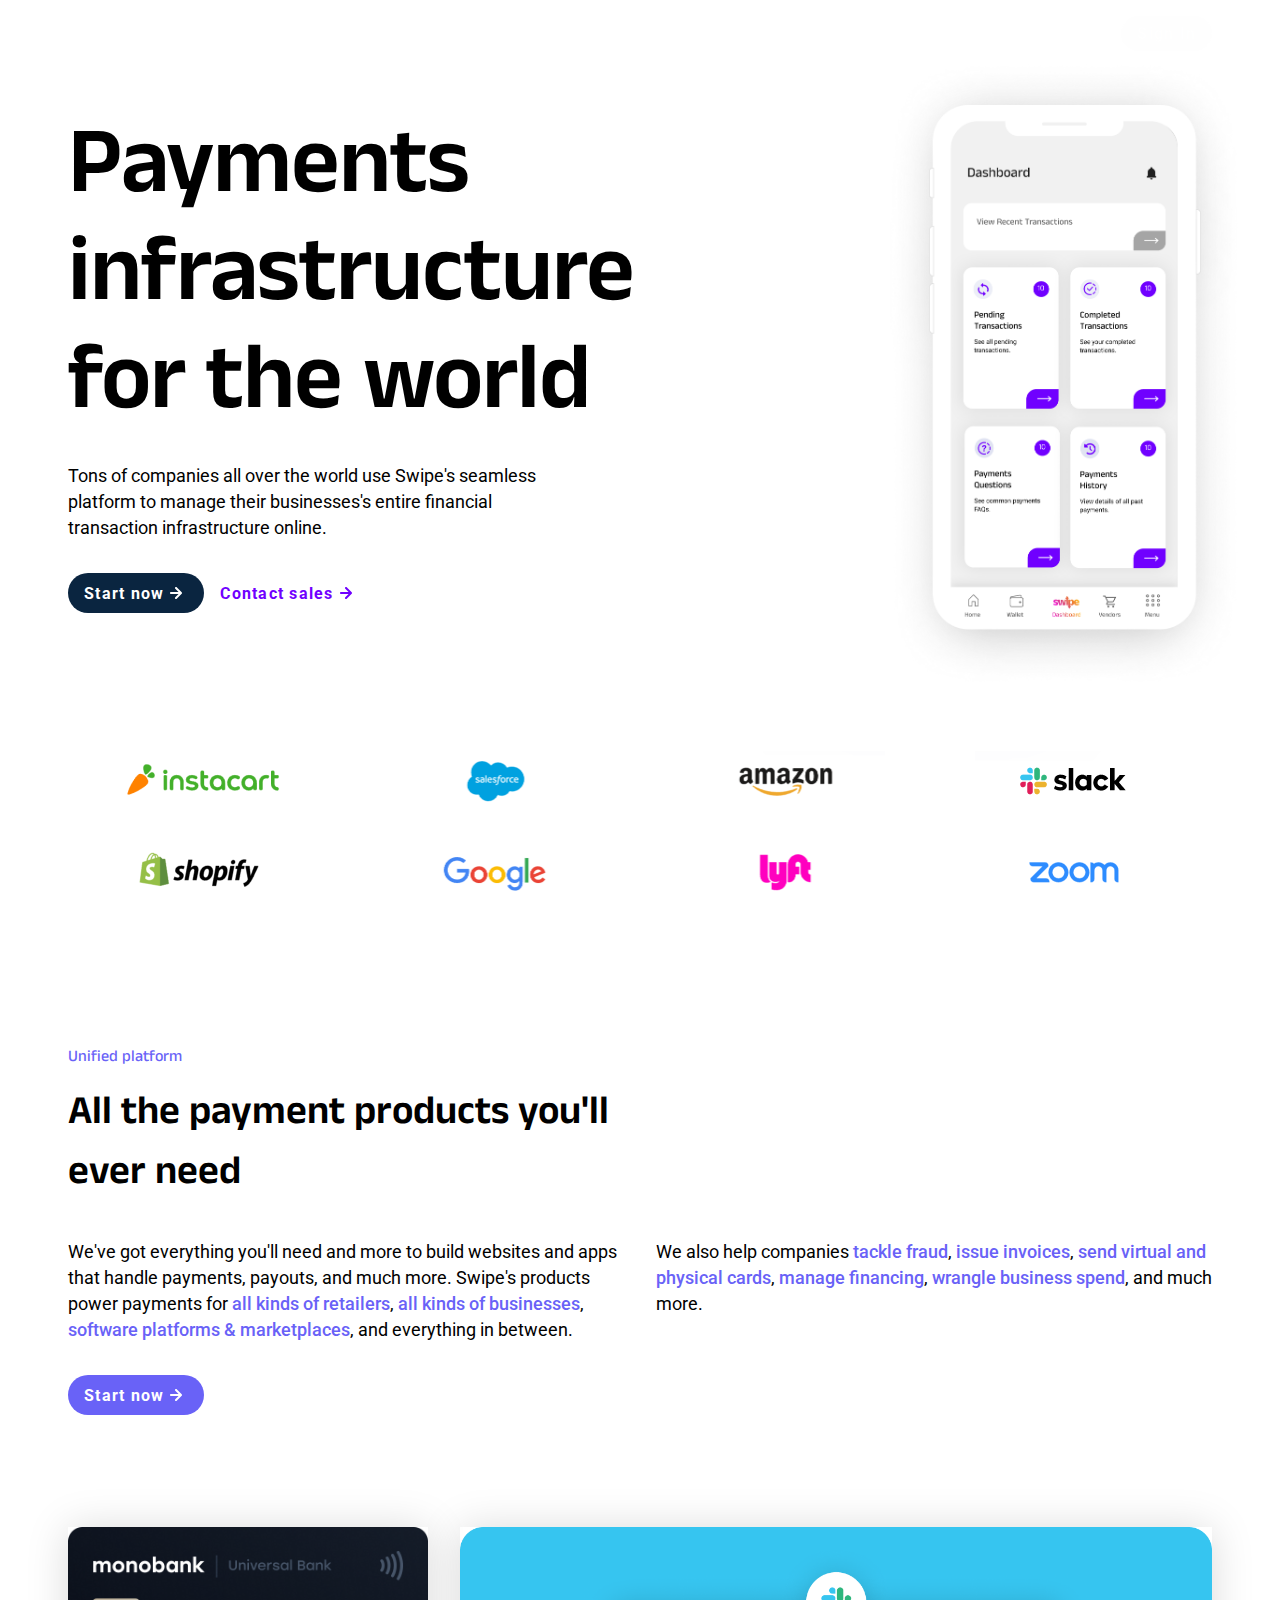
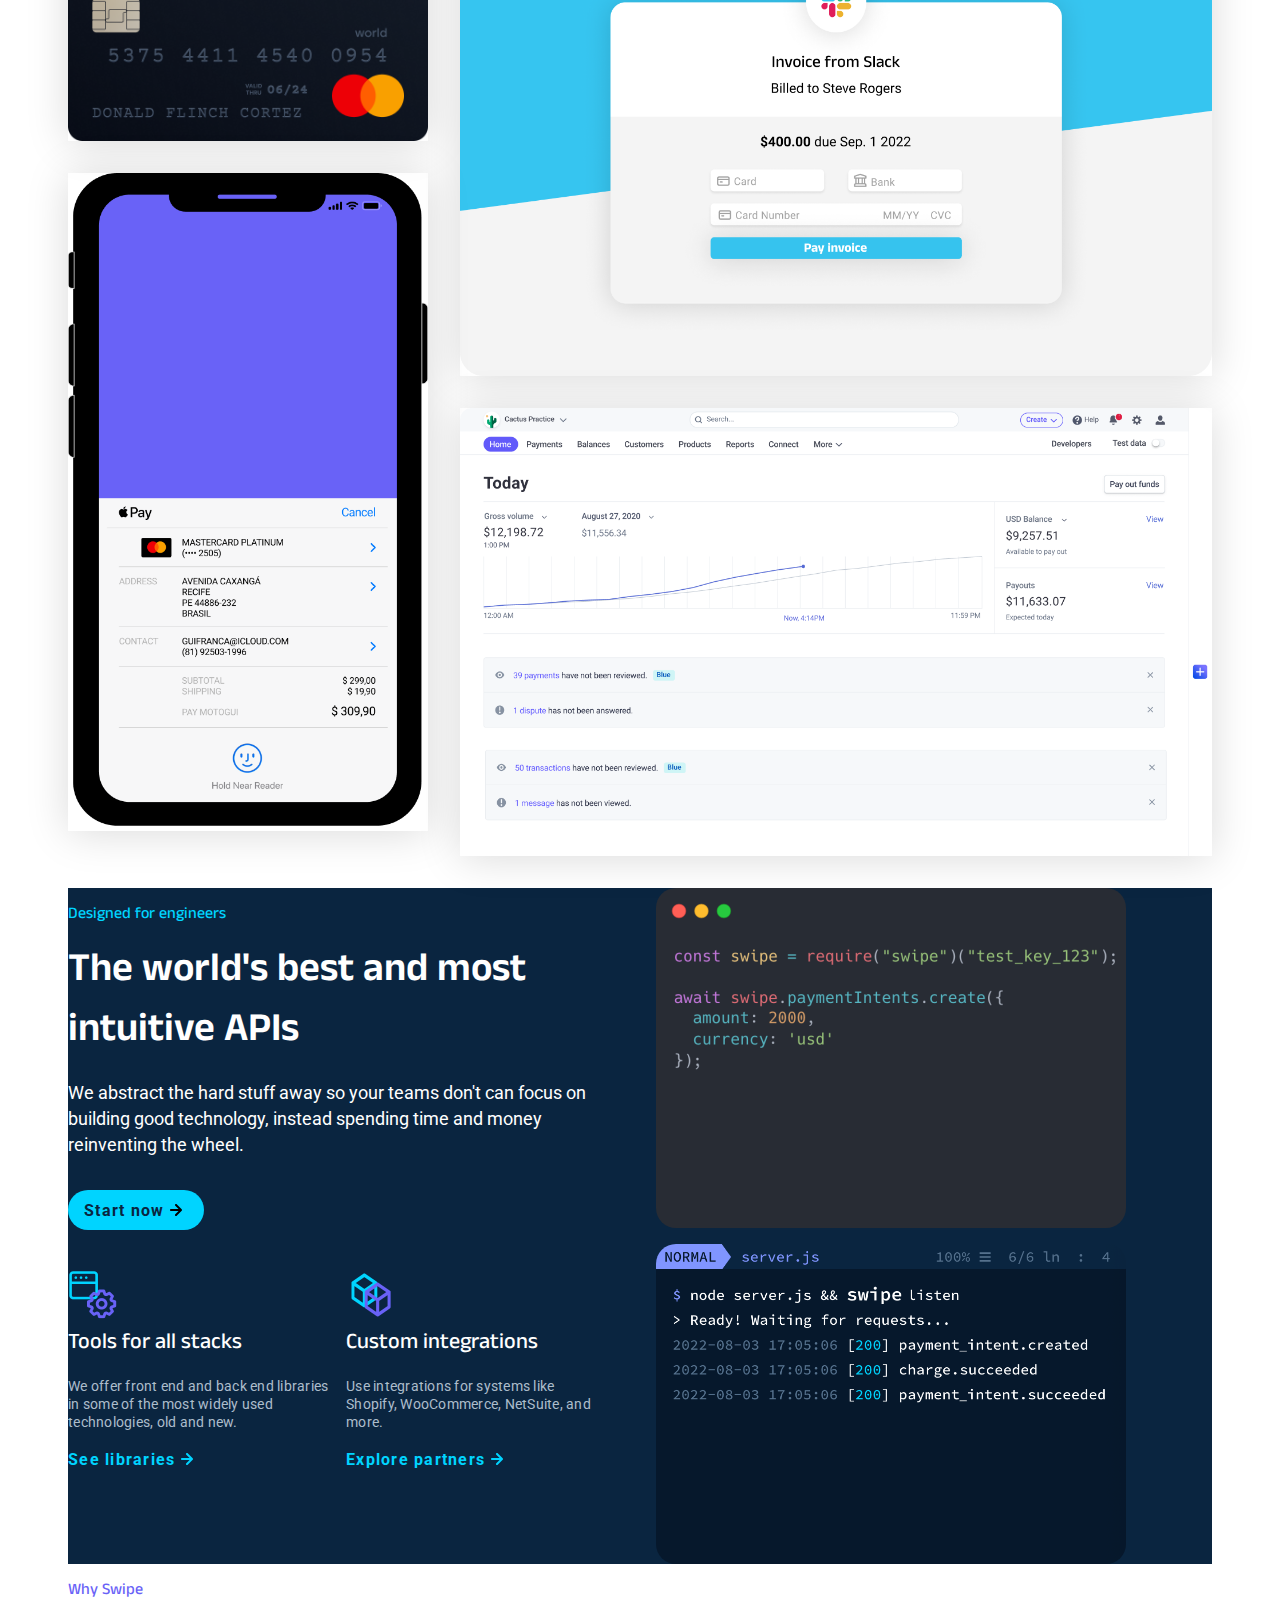
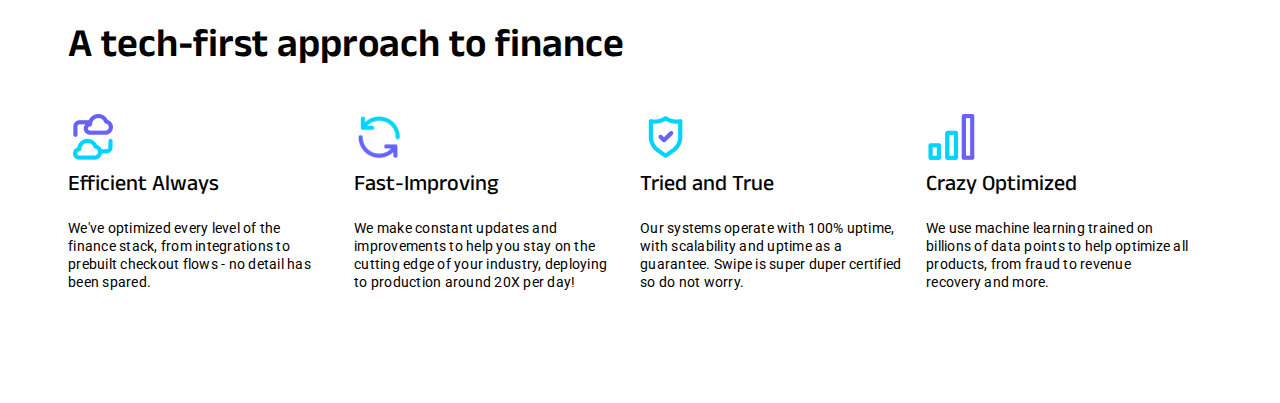
==== 3. business_landing_page_hundred_lines_of_css/index.html @ 6da5597b "content has been added" ====
<!DOCTYPE html>
<html lang="en">
  <head>
    <meta charset="UTF-8" />
    <meta http-equiv="X-UA-Compatible" content="IE=edge" />
    <meta name="viewport" content="width=device-width, initial-scale=1.0" />
    <link rel="preconnect" href="https://fonts.googleapis.com" />
    <link rel="preconnect" href="https://fonts.gstatic.com" crossorigin />
    <link
      href="https://fonts.googleapis.com/css2?family=Anek+Telugu:wght@300;400;500;600;700&family=Roboto:wght@300;400;500;700&display=swap"
      rel="stylesheet"
    />
    <link rel="stylesheet" href="styles.css" />
    <title>Swipe</title>
  </head>
  <body>
    <!-- NAVBAR -->
    <nav class="section-container navbar">
      <a href="#"><img src="./assets/logo-white.svg" alt="Swipe, Inc." /></a>
      <ul class="menu">
        <li>
          <a href="#">Products</a>
        </li>
        <li>
          <a href="#">Solutions</a>
        </li>
        <li>
          <a href="#">Developers</a>
        </li>
        <li>
          <a href="#">Resources</a>
        </li>
        <li>
          <a href="#">Pricing</a>
        </li>
      </ul>
      <button class="primary-button navbar-button">Sign In</button>
    </nav>
    <main>
      <!-- HERO SECTION -->
      <div class="hero">
        <div class="section-container two-column">
          <div class="col-left">
            <h1>Payments infrastructure for the world</h1>
            <p>
              Tons of companies all over the world use Swipe's seamless platform
              to manage their businesses's entire financial transaction
              infrastructure online.
            </p>
            <div class="button-container">
              <button class="primary-button with-icon">
                Start now
                <img src="assets/arrow-right-light.svg" alt="right arrow" />
              </button>
              <button class="secondary-button with-icon">
                Contact sales
                <img src="assets/arrow-right-purple.svg" alt="right arrow" />
              </button>
            </div>
          </div>
          <div class="col-right hero-phone-container">
            <img
              class="hero-phone"
              src="assets/hero-phone.png"
              alt="phone image"
            />
          </div>
        </div>
      </div>
      <!-- PARTNERS SECTION -->
      <div class="partners-section">
        <div class="section-container">
          <div class="partners-grid">
            <img src="assets/instacart.png" alt="instacart" />
            <img src="assets/salesforce.png" alt="salesforce" />
            <img src="assets/amazon.png" alt="amazon" />
            <img src="assets/slack.png" alt="slack" />
            <img src="assets/shopify.png" alt="shopify" />
            <img src="assets/google.png" alt="google" />
            <img src="assets/lyft.png" alt="lyft" />
            <img src="assets/zoom.png" alt="zoom" />
          </div>
        </div>
      </div>
      <!-- UNIFIED PLATFORM SECTION -->
      <div class="unified-platform">
        <div class="section-container">
          <p class="subtitle-one">Unified platform</p>
          <h2>All the payment products you'll ever need</h2>
          <div class="two-column">
            <div class="col-left">
              <p>
                We've got everything you'll need and more to build websites and
                apps that handle payments, payouts, and much more. Swipe's
                products power payments for
                <a href="#">all kinds of retailers</a>,
                <a href="#">all kinds of businesses</a>,
                <a href="#">software platforms & marketplaces</a>, and
                everything in between.
              </p>
              <div class="primary-button with-icon">
                Start now
                <img src="assets/arrow-right-light.svg" alt="" />
              </div>
            </div>
            <div class="col-right">
              <p>
                We also help companies <a href="#">tackle fraud</a>,
                <a href="#">issue invoices</a>,
                <a href="#">send virtual and physical cards</a>,
                <a href="#">manage financing</a>,
                <a href="#">wrangle business spend</a>, and much more.
              </p>
            </div>
          </div>
        </div>
      </div>
      <!-- GRAPHIC SECTION -->
      <div class="graphic-section">
        <div class="section-container">
          <div class="graphic-grid">
            <img
              src="assets/credit-card.png"
              alt="credit card"
              id="credit-card"
            />
            <img
              src="assets/slack-invoice.png"
              alt="slack invoice"
              id="slack-invoice"
            />
            <img src="assets/phone.png" alt="phone" id="phone" />
            <img src="assets/dash.png" alt="dashboard" id="dash" />
          </div>
        </div>
      </div>

      <!-- INTEGRATION SECTION -->
      <div class="integrations-section">
        <div class="section-container two-column">
          <div class="col-left">
            <p class="subtitle-two">Designed for engineers</p>
            <h2>The world's best and most intuitive APIs</h2>
            <p>
              We abstract the hard stuff away so your teams don't can focus on
              building good technology, instead spending time and money
              reinventing the wheel.
            </p>
            <button class="primary-button with-icon">
              Start now
              <img src="assets/arrow-right-dark.svg" alt="arrow right" />
            </button>
            <div class="card-container">
              <div class="card">
                <img
                  src="assets/tools-icon.png"
                  alt="tools icon"
                  class="icon"
                />
                <h3>Tools for all stacks</h3>
                <p class="secondary-text">
                  We offer front end and back end libraries in some of the most
                  widely used technologies, old and new.
                </p>
                <button class="secondary-button with-icon">
                  See libraries
                  <img src="assets/arrow-right-blue.svg" alt="arrow right" />
                </button>
              </div>
              <div class="card">
                <img src="assets/cube-icon.png" alt="cube icon" class="icon" />
                <h3>Custom integrations</h3>
                <p class="secondary-text">
                  Use integrations for systems like Shopify, WooCommerce,
                  NetSuite, and more.
                </p>
                <button class="secondary-button with-icon">
                  Explore partners
                  <img src="assets/arrow-right-blue.svg" alt="arrow right" />
                </button>
              </div>
            </div>
          </div>
          <div class="col-right">
            <img src="assets/api-code.png" alt="api code" id="api-code" />
            <img
              src="assets/terminal-code.png"
              alt="terminal code"
              id="terminal-code"
            />
          </div>
        </div>
      </div>
      <!-- WHY SWIPE SECTION -->
      <div class="why-swipe-section">
        <div class="section-container">
          <p class="subtitle-one">Why Swipe</p>
          <h2>A tech-first approach to finance</h2>
          <div class="card-container">
            <div class="card">
              <img
                src="assets/cloud-icon.png"
                alt="cloud-icon"
                id="cloud-icon"
                class="icon"
              />
              <h3>Efficient Always</h3>
              <p class="secondary-text">
                We've optimized every level of the finance stack, from
                integrations to prebuilt checkout flows - no detail has been
                spared.
              </p>
            </div>
            <div class="card">
              <img
                src="assets/cycle-icon.png"
                alt="cycle-icon"
                id="cycle-icon"
                class="icon"
              />
              <h3>Fast-Improving</h3>
              <p class="secondary-text">
                We make constant updates and improvements to help you stay on
                the cutting edge of your industry, deploying to production
                around 20X per day!
              </p>
            </div>
            <div class="card">
              <img
                src="assets/shield-icon.png"
                alt="shield-icon"
                id="shield-icon"
                class="icon"
              />
              <h3>Tried and True</h3>
              <p class="secondary-text">
                Our systems operate with 100% uptime, with scalability and
                uptime as a guarantee. Swipe is super duper certified so do not
                worry.
              </p>
            </div>
            <div class="card">
              <img
                src="assets/bars-icon.png"
                alt="bars-icon"
                id="bars-icon"
                class="icon"
              />
              <h3>Crazy Optimized</h3>
              <p class="secondary-text">
                We use machine learning trained on billions of data points to
                help optimize all products, from fraud to revenue recovery and
                more.
              </p>
            </div>
          </div>
        </div>
      </div>
    </main>
    <script src="script.js"></script>
  </body>
</html>
---- 3. business_landing_page_hundred_lines_of_css/styles.css ----
:root {
  --text-dark: #000;
  --text-light: #fff;
  --text-grey: #adbdcc;
  --body-font: 'Roboto', sans-serif;
  --heading-font: 'Anek Telugu', sans-serif;
  --h1-size: 94px;
  --h1-line-height: 108px;
  --h2-size: 50px;
  --h2-line-height: 75px;
  --h3-size: 40px;
  --h4-size: 32px;
  --h5-size: 28px;
  --h6-size: 22px;
  --subtitle-size: 16px;
  --subtitle-line-height: 26px;
  --p-size: 18px;
  --p-line-height: 26px;
  --secondary-text-size: 14px;
  --secondary-text-line-height: 18px;
  --button-size: 16px;
  /* SPACING */
  --spacing-sm: 8px;
  --spacing-md: 16px;
  --spacing-lg: 32px;
  --spacing-xl: 64px;

  --standard-width: 1144px;

  --purple-one: #6962f7;
  --purple-second: #7000ff;
  --blue-one: #00d4ff;
  --primary-accent: #0a2540;
  --primary-button-hover: #6d7a88;
  --bg-white: #fff;
  --bg-light: #f7f9fc;

  --standard-box-shadow: 0px 2px 40px rgba(0, 0, 0, 0.15);
}

body {
  font-family: var(--body-font);
  color: var(--text-dark);
  width: 100%;
  margin: 0;
  padding: var(--spacing-sm) 0 0 0;
  box-sizing: border-box;
  background-color: var(--bg-white);
  display: flex;
  flex-direction: column;
  justify-content: center;
  align-items: center;
}

h1,
h2,
h3,
h4,
h5,
h6 {
  margin: 0;
  width: 100%;
  font-weight: 500;
}

h1 {
  font-family: var(--heading-font);
  font-weight: 600;
  font-size: var(--h1-size);
  letter-spacing: -1px;
  line-height: var(--h1-line-height);
}

h2 {
  font-family: var(--heading-font);
  font-size: var(--h3-size);
  font-weight: 600;
}

h3 {
  font-family: var(--heading-font);
  font-size: var(--h3-size);
}

h4 {
  font-family: var(--heading-font);
  font-size: var(--h4-size);
  letter-spacing: 0.25px;
}

h5 {
  font-family: var(--heading-font);
  font-size: var(--h5-size);
}

h6 {
  font-family: var(--heading-font);
  font-size: var(--h6-size);
}

a {
  text-decoration: none;
  color: var(--purple-one);
  font-weight: 500;
  transition: color 0.25s ease;
}

a:hover {
  color: var(--primary-accent);
}

p {
  font-size: var(--p-size);
  line-height: var(--p-line-height);
  font-weight: 400;
  margin: var(--spacing-md) 0;
}
/* Layout Styles */
.section-container {
  width: 100%;
  max-width: var(--standard-width);
}

.two-column {
  width: 100%;
  display: flex;
  flex-direction: row;
  justify-content: center;
  align-items: flex-start;
  box-sizing: border-box;
}

.two-column > .col-left,
.two-column > .col-right {
  width: 50%;
  box-sizing: border-box;
  display: flex;
  flex-direction: column;
  align-items: start;
  justify-content: center;
}

.two-column > .col-left {
  padding: 0 var(--spacing-md) 0 0;
}

.two-column > .col-right {
  padding: 0 0 0 var(--spacing-md);
}

.card {
  display: flex;
  flex-direction: column;
  justify-content: flex-start;
  align-items: flex-start;
  padding: var(--spacing-sm) var(--spacing-md) var(--spacing-sm) 0;
}

.card .icon {
  height: 50px;
  margin: 0 0 var(--spacing-sm) 0;
}

.card h3 {
  font-size: var(--h6-size);
}

.subtitle-one,
.subtitle-two {
  color: var(--purple-one);
  font-family: var(--heading-font);
  font-weight: 500;
  font-size: var(--subtitle-size);
  line-height: (var(--subtitle-line-height));
}

.subtitle-two {
  color: var(--blue-one);
}

.secondary-text {
  color: var(--text-grey);
  font-size: var(--secondary-text-size);
  line-height: var(--secondary-text-line-height);
  letter-spacing: 0.25px;
}

.primary-button,
.secondary-button {
  font-family: var(--body-font);
  font-size: var(--button-size);
  letter-spacing: 1.25px;
  font-weight: bold;
  border-radius: 20px;
  background-color: var(--primary-accent);
  border: none;
  color: var(--text-light);
  padding: var(--spacing-sm) var(--spacing-md);
  transition: background-color 0.25s ease;
}

.primary-button:hover {
  background-color: var(--primary-button-hover);
  cursor: pointer;
}

.secondary-button {
  padding: 0;
  background-color: transparent;
  color: var(--primary-accent);
  transition: opacity 0.25s ease;
}

.secondary-button:hover {
  opacity: 0.75;
  cursor: pointer;
}

.with-icon {
  display: flex;
  justify-content: center;
  align-items: center;
}

.with-icon > img {
  transition: transform 0.25s ease;
}

.with-icon:hover > img {
  transform: translateX(4px);
}

/* NAVBAR */
.navbar {
  display: flex;
  justify-content: space-between;
  align-items: center;
  padding: 0 var(--spacing-md);
}

.menu {
  display: flex;
  list-style-type: none;
  justify-content: center;
  align-items: center;
}

.menu a {
  color: var(--text-light);
  margin: 0 var(--spacing-md);
  font-weight: bold;
  transition: color 0.25s ease;
}

.menu a:hover {
  color: rgba(250, 250, 250, 0.6);
}

.navbar-button {
  background: rgba(250, 250, 250, 0.25);
}
.navbar-button:hover {
  background: rgba(250, 250, 250, 0.5);
}

/* HERO CONTENT / STYLES */
main {
  margin: var(--spacing-xl);
}

.button-container {
  display: flex;
  margin: var(--spacing-md) 0;
}

.button-container button:nth-of-type(2) {
  margin: 0 0 0 var(--spacing-md);
  color: var(--purple-second);
}

.hero p {
  max-width: 480px;
}

.hero .hero-phone-container {
  height: 564px;
  align-items: flex-end;
}

.hero-phone {
  height: 628px;
  transform: translate(32px, -32px);
}
/* PARTNERS SECTION */
.partners-grid {
  display: grid;
  grid-template: repeat(2, 1fr) / repeat(4, 1fr);
  margin: var(--spacing-xl) 0;
  column-gap: var(--spacing-md);
  row-gap: var(--spacing-lg);
}

.partners-grid img {
  height: 60px;
  place-self: center;
}

/* UNIFIED PLATFORM SECTION */
.unified-platform {
  padding: var(--spacing-xl) 0;
}

.unified-platform h2 {
  width: 50%;
  margin-bottom: var(--spacing-md);
}

.unified-platform .primary-button {
  background-color: var(--purple-one);
  margin: var(--spacing-md) 0;
}

.unified-platform .primary-button:hover {
  background-color: var(--primary-accent);
}

/* GRAPHIC SECTION */
.graphic-grid {
  display: grid;
  grid-template-areas:
    'card slack slack'
    'phone slack slack'
    'phone dash dash';
  gap: var(--spacing-lg);
  padding: var(--spacing-lg) 0;
}

#credit-card,
#slack-invoice,
#phone,
#dash {
  width: 100%;
  box-shadow: var(--standard-box-shadow);
}

#credit-card {
  grid-area: card;
}

#slack-invoice {
  grid-area: slack;
}

#phone {
  grid-area: phone;
}

#dash {
  grid-area: dash;
}

/* INTEGRATIONS SECTION STYLES */

.integrations-section {
  color: var(--text-light);
  background-color: var(--primary-accent);
}

.integrations-section .primary-button {
  background-color: var(--blue-one);
  color: var(--primary-accent);
  margin: var(--spacing-md) 0 0 0;
}

.integrations-section .primary-button:hover {
  background-color: var(--bg-white);
}

.integrations-section .card-container {
  display: flex;
  margin: var(--spacing-lg) 0;
}

.integrations-section .card-container .card {
  width: 50%;
}

.integrations-section .secondary-button {
  color: var(--blue-one);
}

#api-code,
#terminal-code {
  max-width: 470px;
  border-radius: 20px;
}

#api-code {
  margin: 0 0 var(--spacing-md) 0;
}

/* WHY SWIPE SECTION */
.why-swipe-section .card-container {
  display: flex;
  margin: var(--spacing-lg) 0;
}
.why-swipe-section .card-container .card {
  width: 25%;
  padding: 0 var(--spacing-sm) 0 0;
  margin: 0 var(--spacing-md) 0 0;
  box-sizing: border-box;
}

.why-swipe-section .secondary-text {
  color: var(--text-dark);
}
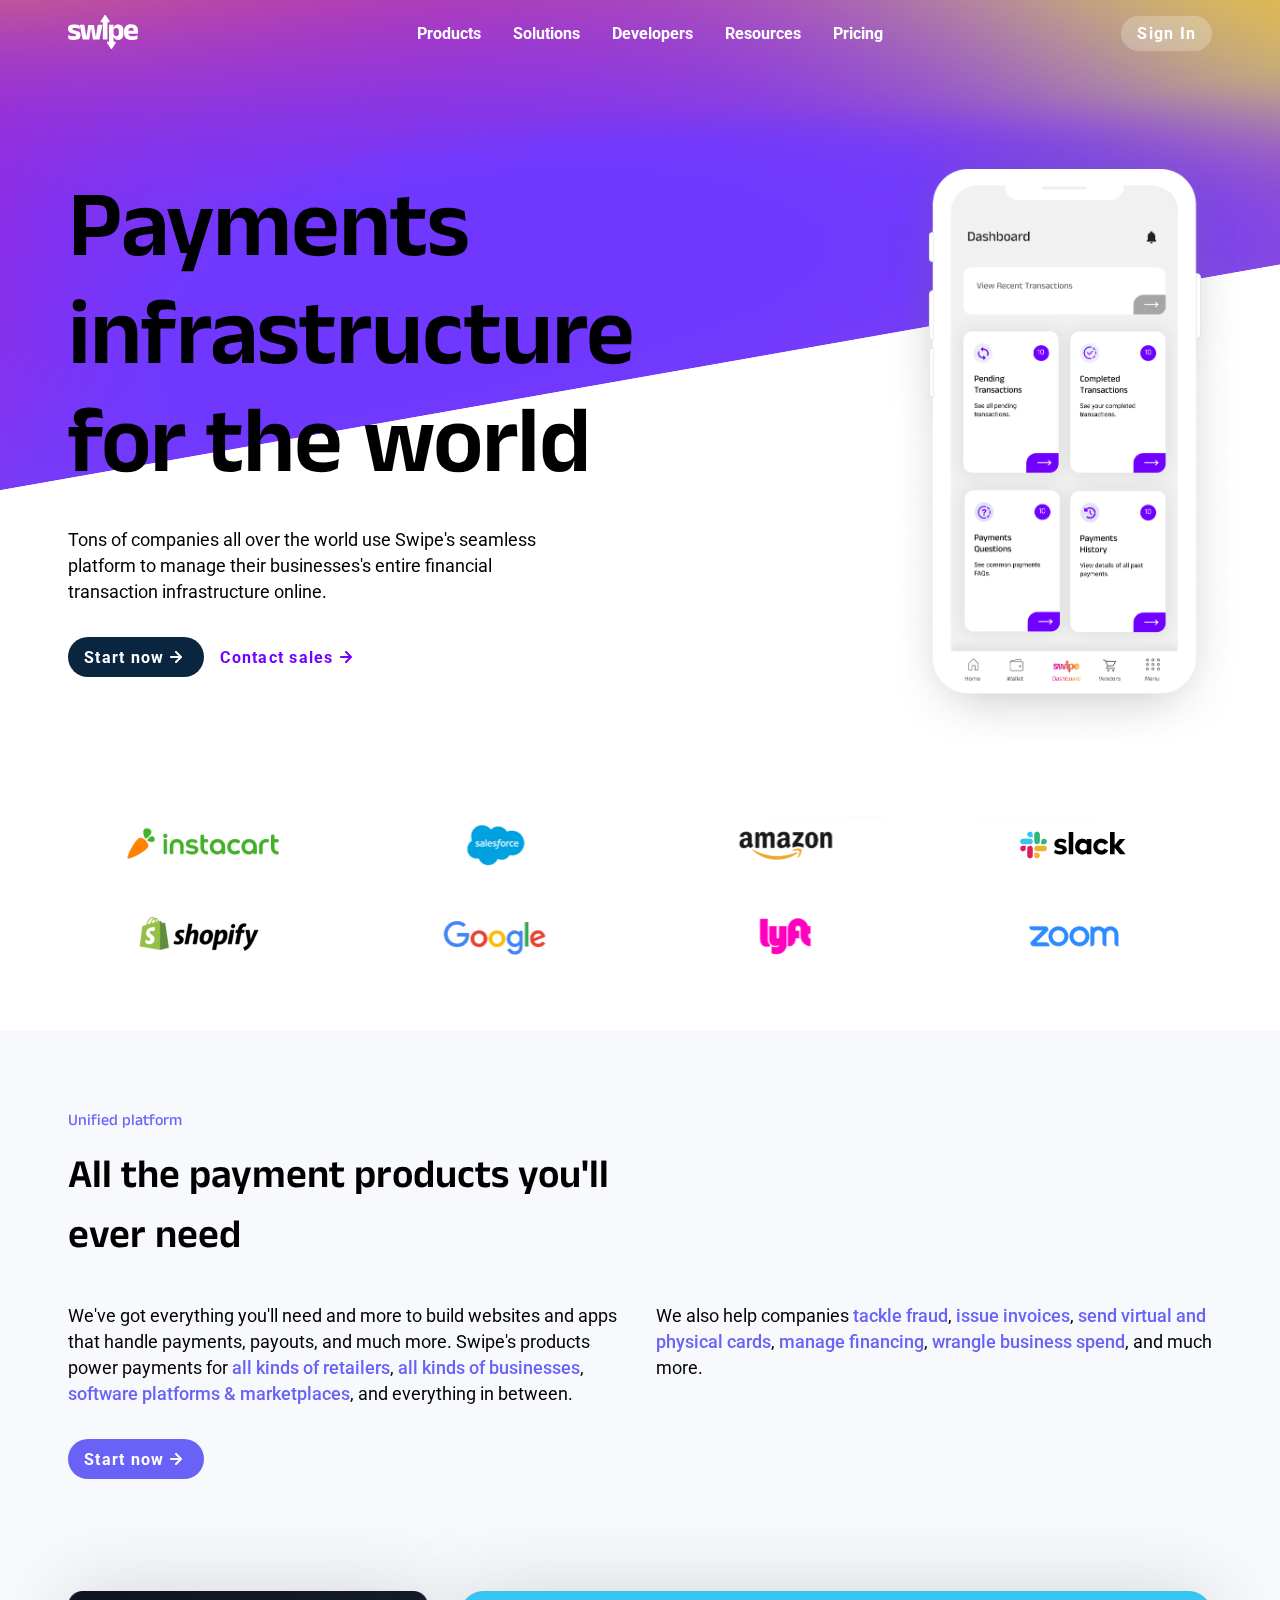
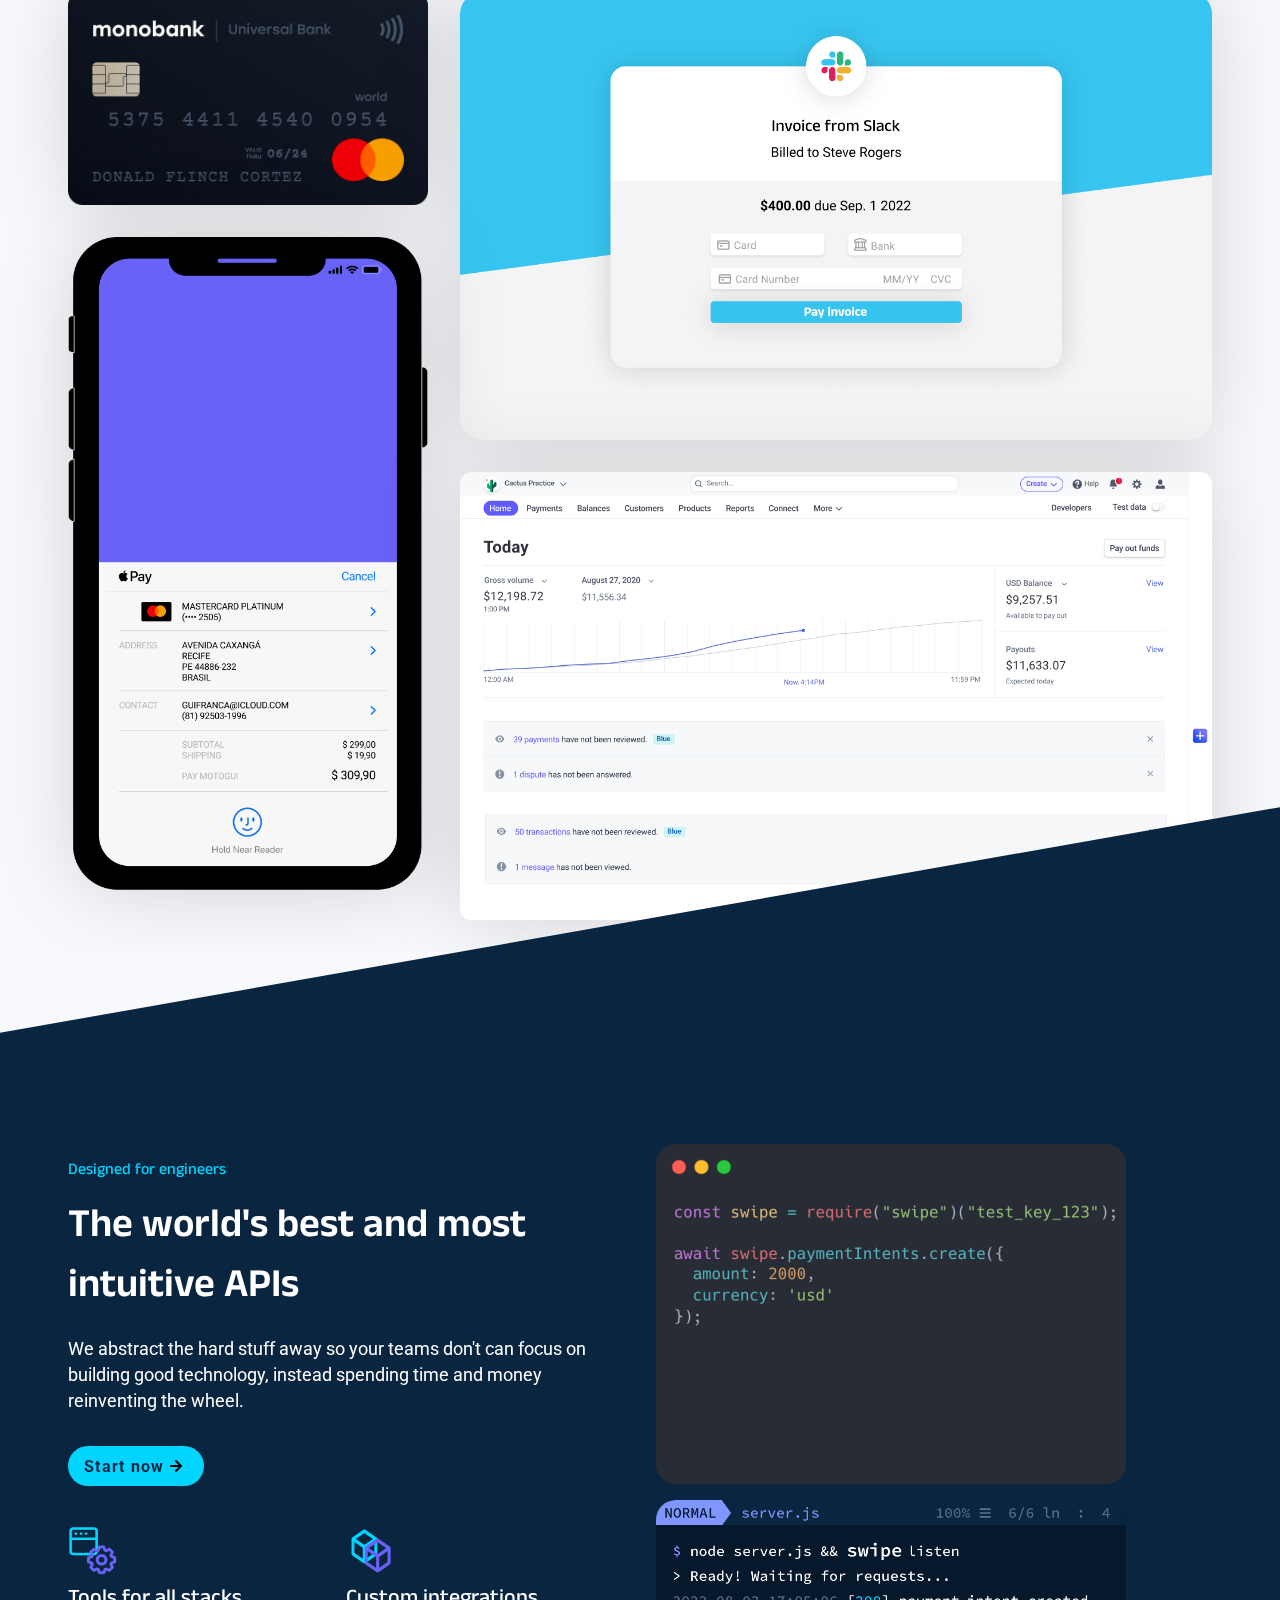
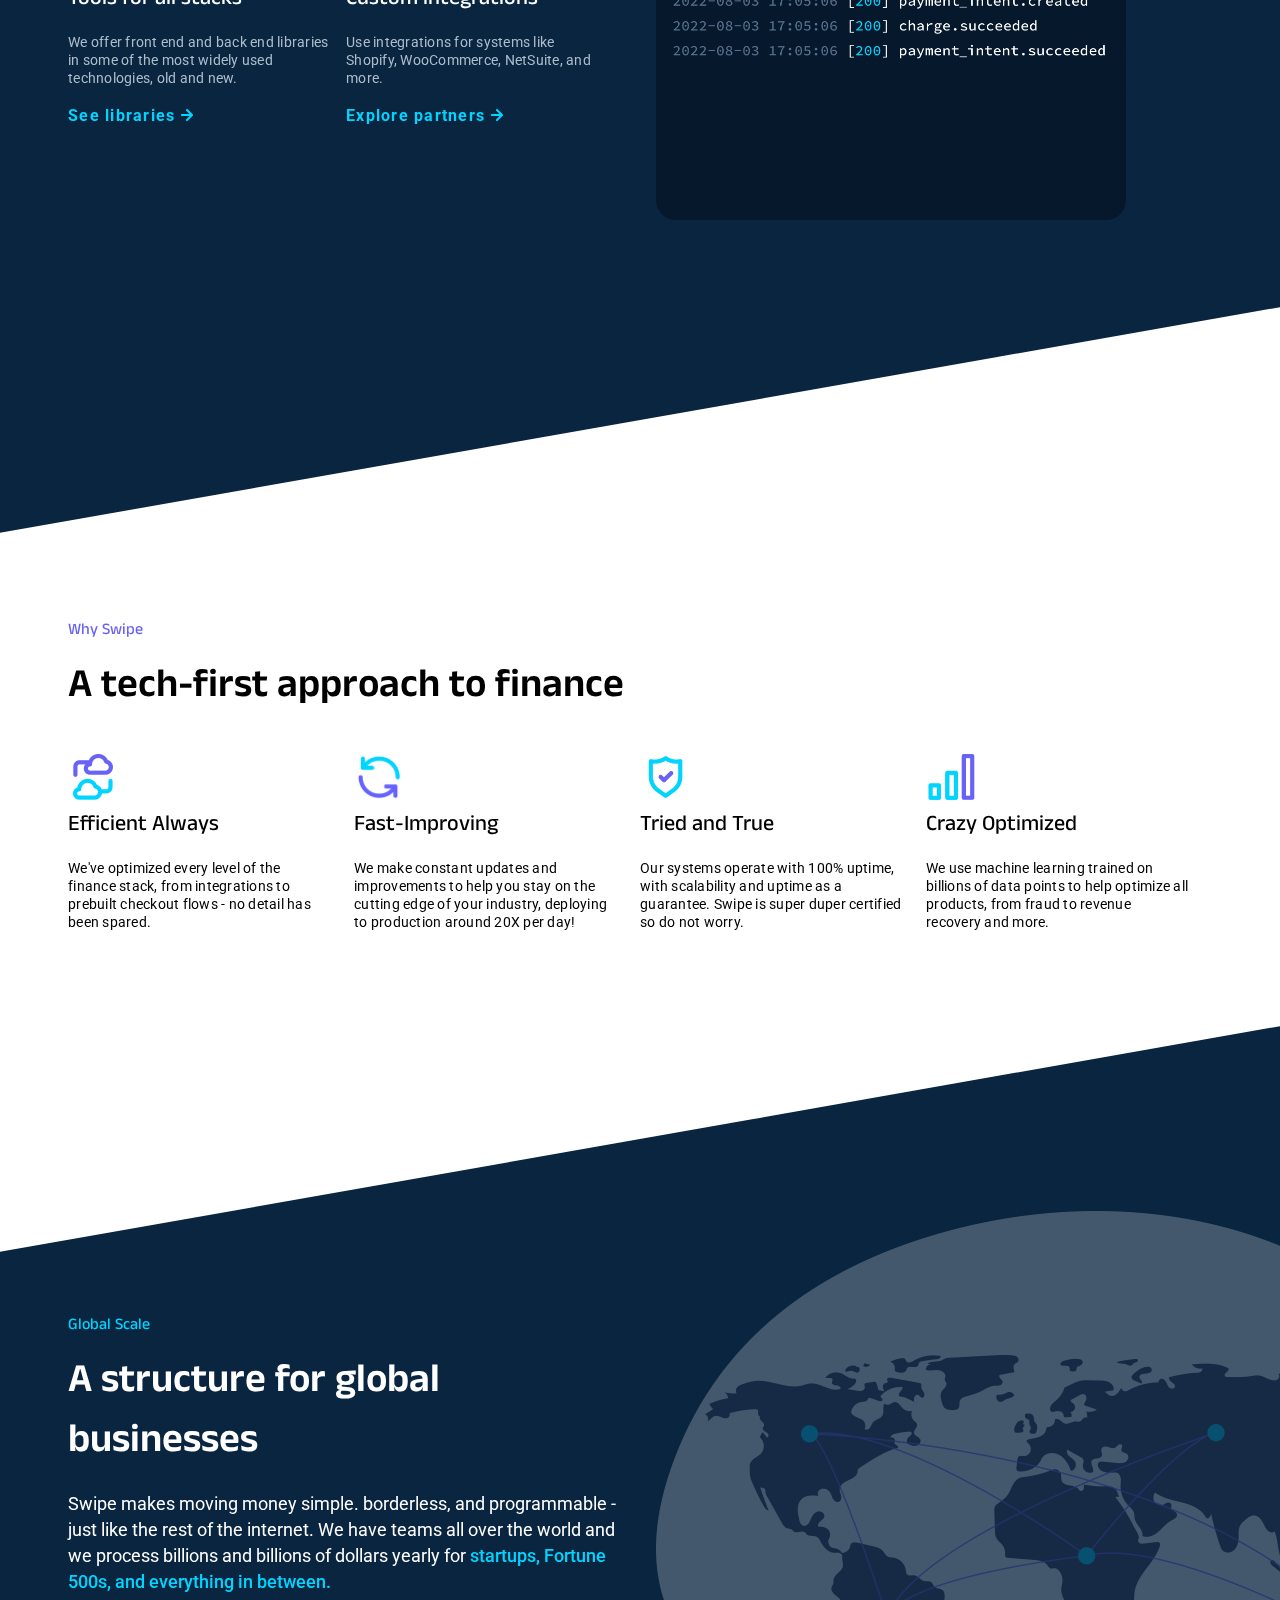
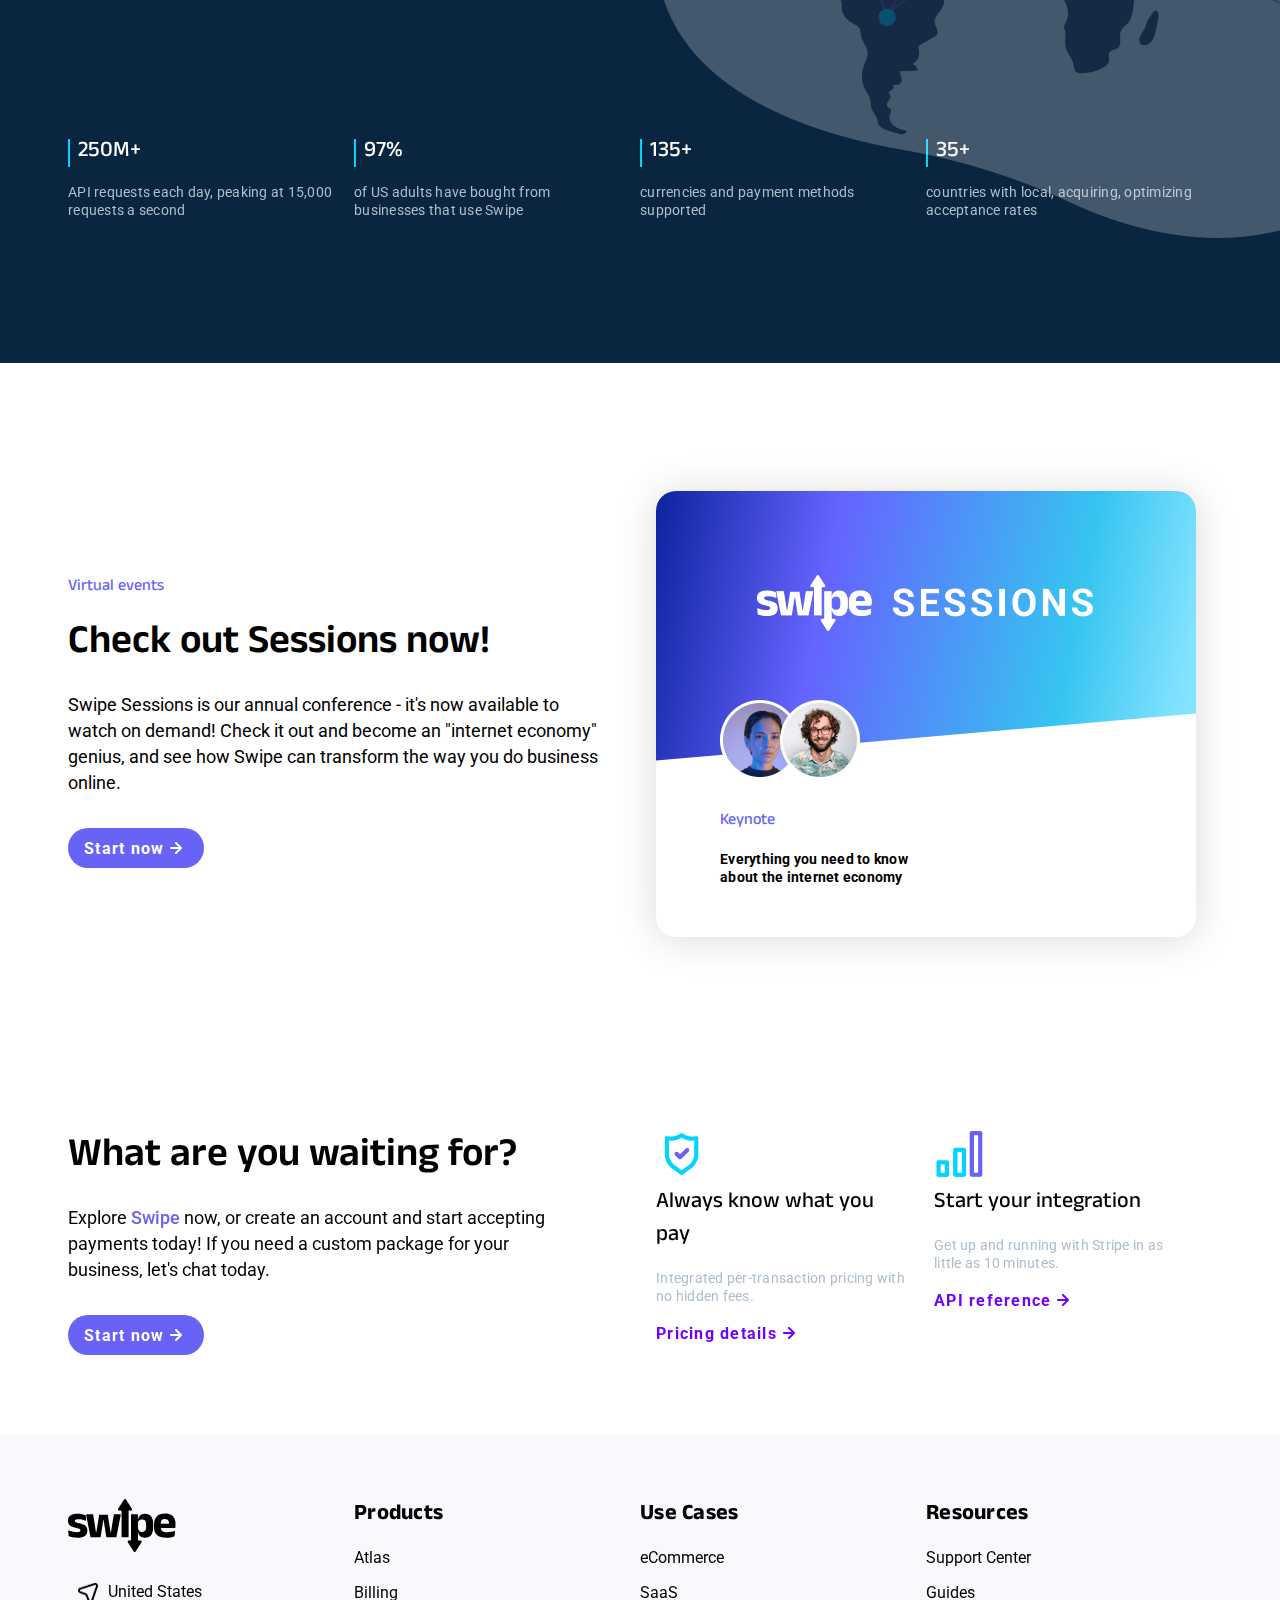
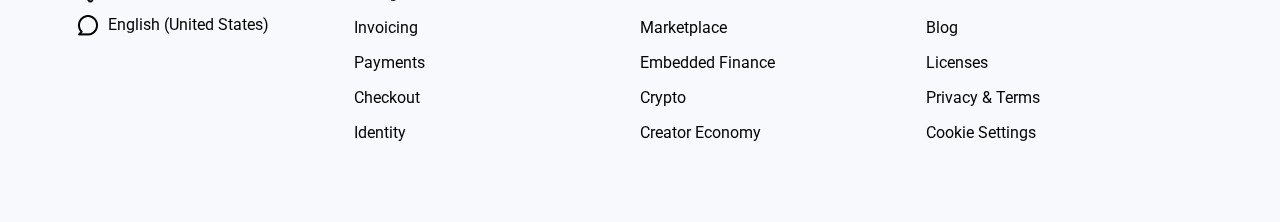
==== commit 4a78022e: "added styles, responsivness in progress" ====
--- a/3. business_landing_page_hundred_lines_of_css/index.html
+++ b/3. business_landing_page_hundred_lines_of_css/index.html
@@ -37,6 +37,8 @@
       <button class="primary-button navbar-button">Sign In</button>
     </nav>
     <main>
+      <!-- GRADIENT BACKGROUND -->
+      <canvas id="gradient-canvas"></canvas>
       <!-- HERO SECTION -->
       <div class="hero">
         <div class="section-container two-column">
@@ -256,6 +258,196 @@
           </div>
         </div>
       </div>
+
+      <!-- GLOBAL SECTION -->
+
+      <div class="global-section">
+        <div class="section-container">
+          <div class="two-column">
+            <div class="col-left">
+              <p class="subtitle-two">Global Scale</p>
+              <h2>A structure for global businesses</h2>
+              <p>
+                Swipe makes moving money simple. borderless, and programmable -
+                just like the rest of the internet. We have teams all over the
+                world and we process billions and billions of dollars yearly for
+                <a href="#"
+                  >startups, Fortune 500s, and everything in between.</a
+                >
+              </p>
+            </div>
+            <div class="col-right">
+              <img
+                id="globe"
+                src="assets/global-graphic.png"
+                alt="global graphic"
+              />
+            </div>
+          </div>
+          <div class="card-container">
+            <div class="card">
+              <h3>250M+</h3>
+              <p class="secondary-text">
+                API requests each day, peaking at 15,000 requests a second
+              </p>
+            </div>
+            <div class="card">
+              <h3>97%</h3>
+              <p class="secondary-text">
+                of US adults have bought from businesses that use Swipe
+              </p>
+            </div>
+            <div class="card">
+              <h3>135+</h3>
+              <p class="secondary-text">
+                currencies and payment methods supported
+              </p>
+            </div>
+            <div class="card">
+              <h3>35+</h3>
+              <p class="secondary-text">
+                countries with local, acquiring, optimizing acceptance rates
+              </p>
+            </div>
+          </div>
+        </div>
+      </div>
+      <!-- VIRTUAL EVENTS -->
+      <div class="virtual-events-section">
+        <div class="section-container two-column">
+          <div class="col-left">
+            <p class="subtitle-one">Virtual events</p>
+            <h2>Check out Sessions now!</h2>
+            <p>
+              Swipe Sessions is our annual conference - it's now available to
+              watch on demand! Check it out and become an "internet economy"
+              genius, and see how Swipe can transform the way you do business
+              online.
+            </p>
+            <button class="primary-button with-icon">
+              Start now
+              <img src="assets/arrow-right-light.svg" alt="right arrow" />
+            </button>
+          </div>
+          <div class="col-right">
+            <div class="swipe-sessions-card">
+              <div class="card-top">
+                <img
+                  id="sessions-logo"
+                  src="assets/swipe-sessions.png"
+                  alt="swipe sessions"
+                />
+                <div class="avatars">
+                  <img src="assets/avatar1.png" alt="avatar one" />
+                  <img src="assets/avatar2.png" alt="avatar two" />
+                </div>
+              </div>
+              <div class="card-bottom">
+                <div class="card-content">
+                  <p class="subtitle-one">Keynote</p>
+                  <p class="secondary-text">
+                    Everything you need to know about the internet economy
+                  </p>
+                </div>
+              </div>
+            </div>
+          </div>
+        </div>
+      </div>
+      <!-- GETTING STARTED SECTION -->
+      <div class="getting-started-section">
+        <div class="section-container two-column">
+          <div class="col-left">
+            <h2>What are you waiting for?</h2>
+            <p>
+              Explore <a href="#">Swipe</a> now, or create an account and start
+              accepting payments today! If you need a custom package for your
+              business, let's chat today.
+            </p>
+            <button class="primary-button with-icon">
+              Start now
+              <img src="assets/arrow-right-light.svg" alt="right arrow" />
+            </button>
+          </div>
+          <div class="col-right">
+            <div class="card">
+              <img
+                class="icon"
+                src="assets/shield-icon.png"
+                alt="shield icon"
+              />
+              <h3>Always know what you pay</h3>
+              <p class="secondary-text">
+                Integrated per-transaction pricing with no hidden fees.
+              </p>
+              <button class="secondary-button with-icon">
+                Pricing details
+                <img src="assets/arrow-right-purple.svg" alt="right arrow" />
+              </button>
+            </div>
+            <div class="card">
+              <img class="icon" src="assets/bars-icon.png" alt="bars icon" />
+              <h3>Start your integration</h3>
+              <p class="secondary-text">
+                Get up and running with Stripe in as little as 10 minutes.
+              </p>
+              <button class="secondary-button with-icon">
+                API reference
+                <img src="assets/arrow-right-purple.svg" alt="right arrow" />
+              </button>
+            </div>
+          </div>
+        </div>
+      </div>
+      <!-- FOOTER SECTION -->
+      <footer class="footer">
+        <div class="section-container">
+          <div class="col">
+            <img src="assets/logo-dark.svg" alt="logo dark" id="footer-logo" />
+            <div class="icon-link">
+              <img src="assets/location-icon.png" alt="US" />
+              <a href="#">United States</a>
+            </div>
+            <div class="icon-link">
+              <img src="assets/comment-icon.png" alt="comment icon" />
+              <a href="#">English (United States)</a>
+            </div>
+          </div>
+          <div class="col">
+            <h4>Products</h4>
+            <ul>
+              <li><a href="#">Atlas</a></li>
+              <li><a href="#">Billing</a></li>
+              <li><a href="#">Invoicing</a></li>
+              <li><a href="#">Payments</a></li>
+              <li><a href="#">Checkout</a></li>
+              <li><a href="#">Identity</a></li>
+            </ul>
+          </div>
+          <div class="col">
+            <h4>Use Cases</h4>
+            <ul>
+              <li><a href="#">eCommerce</a></li>
+              <li><a href="#">SaaS</a></li>
+              <li><a href="#">Marketplace</a></li>
+              <li><a href="#">Embedded Finance</a></li>
+              <li><a href="#">Crypto</a></li>
+              <li><a href="#">Creator Economy</a></li>
+            </ul>
+          </div>
+          <div class="col">
+            <h4>Resources</h4>
+            <ul>
+              <li><a href="#">Support Center</a></li>
+              <li><a href="#">Guides</a></li>
+              <li><a href="#">Blog</a></li>
+              <li><a href="#">Licenses</a></li>
+              <li><a href="#">Privacy & Terms</a></li>
+              <li><a href="#">Cookie Settings</a></li>
+            </ul>
+          </div>
+        </div>
+      </footer>
     </main>
     <script src="script.js"></script>
   </body>
--- a/3. business_landing_page_hundred_lines_of_css/styles.css
+++ b/3. business_landing_page_hundred_lines_of_css/styles.css
@@ -36,6 +36,13 @@
   --bg-light: #f7f9fc;
 
   --standard-box-shadow: 0px 2px 40px rgba(0, 0, 0, 0.15);
+  --primary-gradient: linear-gradient(
+    101.33deg,
+    #08209a 0.76%,
+    #6563ff 33.33%,
+    #36c5f0 76.92%,
+    #83e2ff 96.96%
+  );
 }
 
 body {
@@ -50,6 +57,12 @@
   flex-direction: column;
   justify-content: center;
   align-items: center;
+  overflow-x: hidden;
+}
+
+main {
+  width: 100%;
+  margin: var(--spacing-xl) 0 0 0;
 }
 
 h1,
@@ -236,6 +249,7 @@
   justify-content: space-between;
   align-items: center;
   padding: 0 var(--spacing-md);
+  margin: 0 0 var(--spacing-xl) 0;
 }
 
 .menu {
@@ -263,10 +277,22 @@
   background: rgba(250, 250, 250, 0.5);
 }
 
+/* ANIMATED GRADIENT */
+#gradient-canvas {
+  width: 200%;
+  height: 970px;
+  transform: rotate(-10deg);
+  position: absolute;
+  top: -600px;
+  left: -50%;
+  z-index: -1;
+  --gradient-color-1: #ef008f;
+  --gradient-color-2: #6ec3f4;
+  --gradient-color-3: #7038ff;
+  --gradient-color-4: #ffba27;
+}
+
 /* HERO CONTENT / STYLES */
-main {
-  margin: var(--spacing-xl);
-}
 
 .button-container {
   display: flex;
@@ -278,6 +304,12 @@
   color: var(--purple-second);
 }
 
+.hero {
+  width: 100%;
+  display: flex;
+  justify-content: center;
+}
+
 .hero p {
   max-width: 480px;
 }
@@ -292,6 +324,11 @@
   transform: translate(32px, -32px);
 }
 /* PARTNERS SECTION */
+.partners-section {
+  width: 100%;
+  display: flex;
+  justify-content: center;
+}
 .partners-grid {
   display: grid;
   grid-template: repeat(2, 1fr) / repeat(4, 1fr);
@@ -308,6 +345,10 @@
 /* UNIFIED PLATFORM SECTION */
 .unified-platform {
   padding: var(--spacing-xl) 0;
+  width: 100%;
+  display: flex;
+  justify-content: center;
+  background-color: var(--bg-light);
 }
 
 .unified-platform h2 {
@@ -325,6 +366,13 @@
 }
 
 /* GRAPHIC SECTION */
+.graphic-section {
+  width: 100%;
+  display: flex;
+  justify-content: center;
+  background-color: var(--bg-light);
+}
+
 .graphic-grid {
   display: grid;
   grid-template-areas:
@@ -340,7 +388,7 @@
 #phone,
 #dash {
   width: 100%;
-  box-shadow: var(--standard-box-shadow);
+  filter: drop-shadow(var(--standard-box-shadow));
 }
 
 #credit-card {
@@ -360,10 +408,37 @@
 }
 
 /* INTEGRATIONS SECTION STYLES */
-
 .integrations-section {
+  width: 100%;
+  display: flex;
+  justify-content: center;
+  position: relative;
+  z-index: 1;
   color: var(--text-light);
+  padding: calc(var(--spacing-xl) * 3) 0;
+}
+
+.integrations-section::before {
+  content: '';
+  width: 100%;
+  height: 1100px;
   background-color: var(--primary-accent);
+  position: absolute;
+  top: -32px;
+  left: 0;
+  z-index: -1;
+  transform: skewY(-10deg);
+}
+
+.integrations-section::after {
+  content: '';
+  background-color: var(--bg-light);
+  width: 100%;
+  height: 50%;
+  position: absolute;
+  z-index: -2;
+  top: 0;
+  left: 0;
 }
 
 .integrations-section .primary-button {
@@ -400,6 +475,12 @@
 }
 
 /* WHY SWIPE SECTION */
+.why-swipe-section {
+  width: 100%;
+  display: flex;
+  justify-content: center;
+  padding: calc(var(--spacing-xl) * 3) 0;
+}
 .why-swipe-section .card-container {
   display: flex;
   margin: var(--spacing-lg) 0;
@@ -414,3 +495,241 @@
 .why-swipe-section .secondary-text {
   color: var(--text-dark);
 }
+
+/* GLOBAL SECTION */
+.global-section {
+  width: 100%;
+  display: flex;
+  justify-content: center;
+  color: var(--text-light);
+  position: relative;
+  padding: calc(var(--spacing-xl) * 2) 0;
+  z-index: 1;
+  padding: calc(var(--spacing-xl) * 2) 0 0 0;
+}
+
+.global-section::before {
+  content: '';
+  width: 100%;
+  height: 1200px;
+  background-color: var(--primary-accent);
+  position: absolute;
+  top: -32px;
+  left: 0;
+  z-index: -1;
+  transform: skewY(-10deg);
+}
+
+.global-section a {
+  color: var(--blue-one);
+}
+.global-section a:hover {
+  color: var(--text-light);
+}
+
+.global-section .card-container {
+  display: flex;
+  margin: calc(var(--spacing-xl) * 2) 0;
+}
+
+.global-section .card-container .card {
+  width: 25%;
+  box-sizing: border-box;
+  padding: 0 var(--spacing-sm) 0 0;
+  padding: 0 var(--spacing-md) 0 0;
+}
+.global-section .card-container .card h3 {
+  border-left: 2px var(--blue-one) solid;
+  padding: 0 0 0 var(--spacing-sm);
+  line-height: 28px;
+}
+
+.global-section #globe {
+  max-width: 844px;
+  opacity: 25%;
+  position: absolute;
+  top: 5%;
+}
+
+/* VIRTUAL EVENTS SECTION */
+.virtual-events-section {
+  width: 100%;
+  display: flex;
+  justify-content: center;
+  padding: calc(var(--spacing-xl) * 2) 0;
+  position: relative;
+  z-index: 1;
+  background-color: var(--bg-white);
+}
+
+.virtual-events-section .primary-button {
+  background-color: var(--purple-one);
+  margin: var(--spacing-md) 0 0 0;
+}
+.virtual-events-section .primary-button:hover {
+  background-color: var(--primary-accent);
+}
+
+.virtual-events-section .col-left {
+  height: 446px;
+  padding: 0 var(--spacing-lg) 0 0;
+}
+
+.swipe-sessions-card {
+  width: 540px;
+  height: 446px;
+  box-shadow: var(--standard-box-shadow);
+  border-radius: 20px;
+  overflow: hidden;
+}
+
+.swipe-sessions-card .card-top {
+  width: 100%;
+  height: 50%;
+  display: flex;
+  justify-content: center;
+  align-items: center;
+  position: relative;
+  /* transform: rotate(-10deg); */
+}
+
+.swipe-sessions-card .card-top::before {
+  content: '';
+  background: var(--primary-gradient);
+  width: 100%;
+  height: 150%;
+  position: absolute;
+  top: -40%;
+  transform: skewY(-5deg);
+  z-index: 1;
+}
+
+#sessions-logo {
+  z-index: 2;
+  width: 338px;
+}
+
+.avatars {
+  position: absolute;
+  bottom: -70px;
+  left: var(--spacing-xl);
+  z-index: 2;
+}
+
+.avatars img {
+  width: 80px;
+}
+
+.avatars img:nth-of-type(2) {
+  position: absolute;
+  left: 60px;
+}
+
+.virtual-events-section .card-bottom {
+  width: 100%;
+  height: 50%;
+  box-sizing: border-box;
+  margin: var(--spacing-md) 0 0 0;
+  padding: var(--spacing-xl);
+}
+
+.virtual-events-section .card-bottom .secondary-text {
+  color: var(--text-dark);
+  font-weight: bold;
+  width: 50%;
+}
+
+/* GETTING STARTED SECTION */
+.getting-started-section {
+  display: flex;
+  justify-content: center;
+  padding: var(--spacing-xl) 0;
+}
+
+.getting-started-section .primary-button {
+  background-color: var(--purple-one);
+  margin: var(--spacing-md) 0;
+}
+
+.getting-started-section .primary-button:hover {
+  background-color: var(--primary-accent);
+}
+.getting-started-section .col-left {
+  padding: 0 var(--spacing-xl) 0 0;
+}
+
+.getting-started-section .col-right {
+  flex-direction: row;
+}
+
+.getting-started-section .col-right .card {
+  width: 50%;
+  box-sizing: border-box;
+  padding: 0 var(--spacing-sm) 0 0;
+  margin: 0 var(--spacing-md) 0 0;
+}
+
+.getting-started-section .col-right .card .secondary-button {
+  color: var(--purple-second);
+  padding-left: 0;
+}
+
+/* FOOTER SECTION */
+.footer {
+  display: flex;
+  justify-content: center;
+  background-color: var(--bg-light);
+  padding: var(--spacing-xl) 0;
+}
+
+#footer-logo {
+  max-width: 108px;
+  margin: 0 0 var(--spacing-md) 0;
+}
+
+.footer .col {
+  width: 25%;
+}
+
+.footer .section-container {
+  display: flex;
+}
+
+.footer .col ul {
+  list-style: none;
+  margin: 0;
+  padding: 0;
+}
+
+.footer .col li {
+  margin: var(--spacing-md) 0;
+}
+
+.footer .col a {
+  color: var(--text-dark);
+  font-weight: normal;
+}
+
+.footer .col a:hover {
+  color: var(--purple-one);
+  text-decoration: underline;
+}
+
+.footer .icon-link {
+  display: flex;
+  align-items: center;
+  margin: var(--spacing-sm);
+}
+
+.footer .icon-link img {
+  width: 24px;
+}
+
+.footer h4 {
+  font-size: var(--h6-size);
+  font-weight: bold;
+}
+
+.footer .icon-link a {
+  margin-left: var(--spacing-sm);
+}
